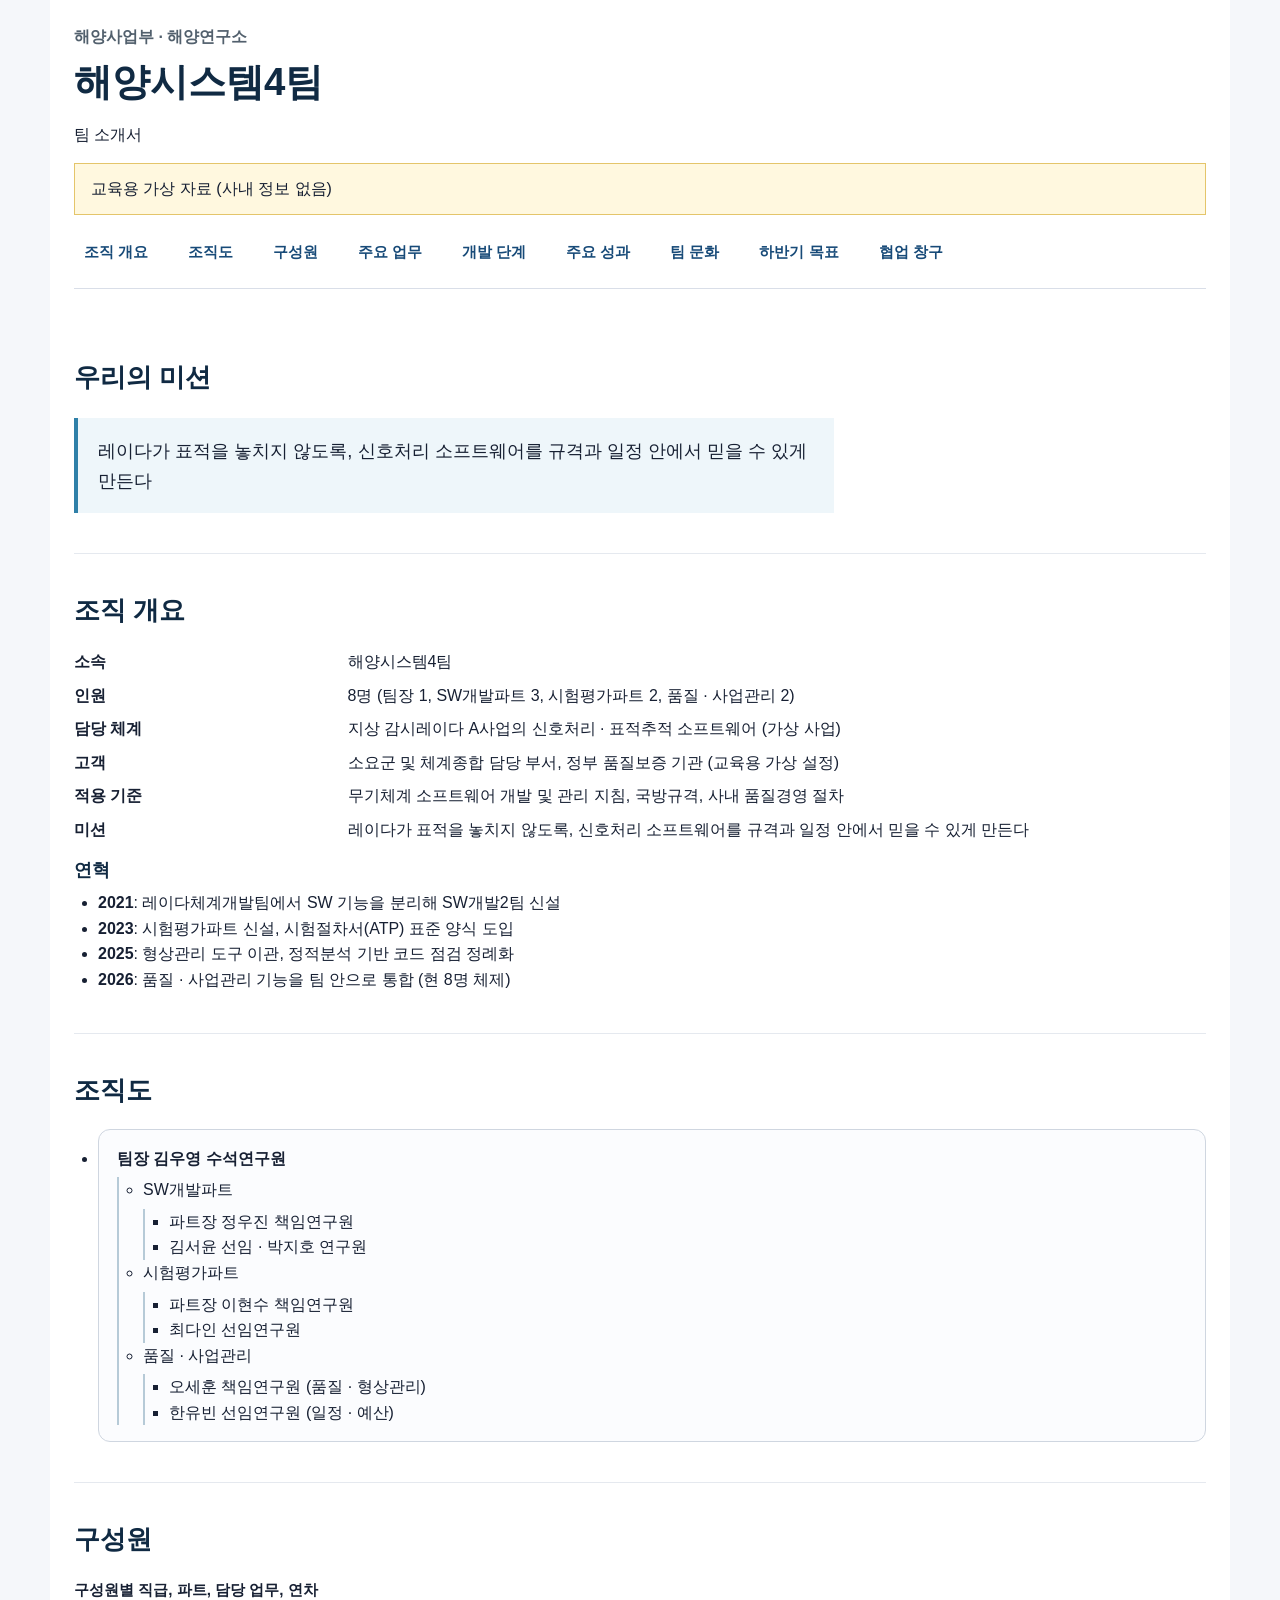
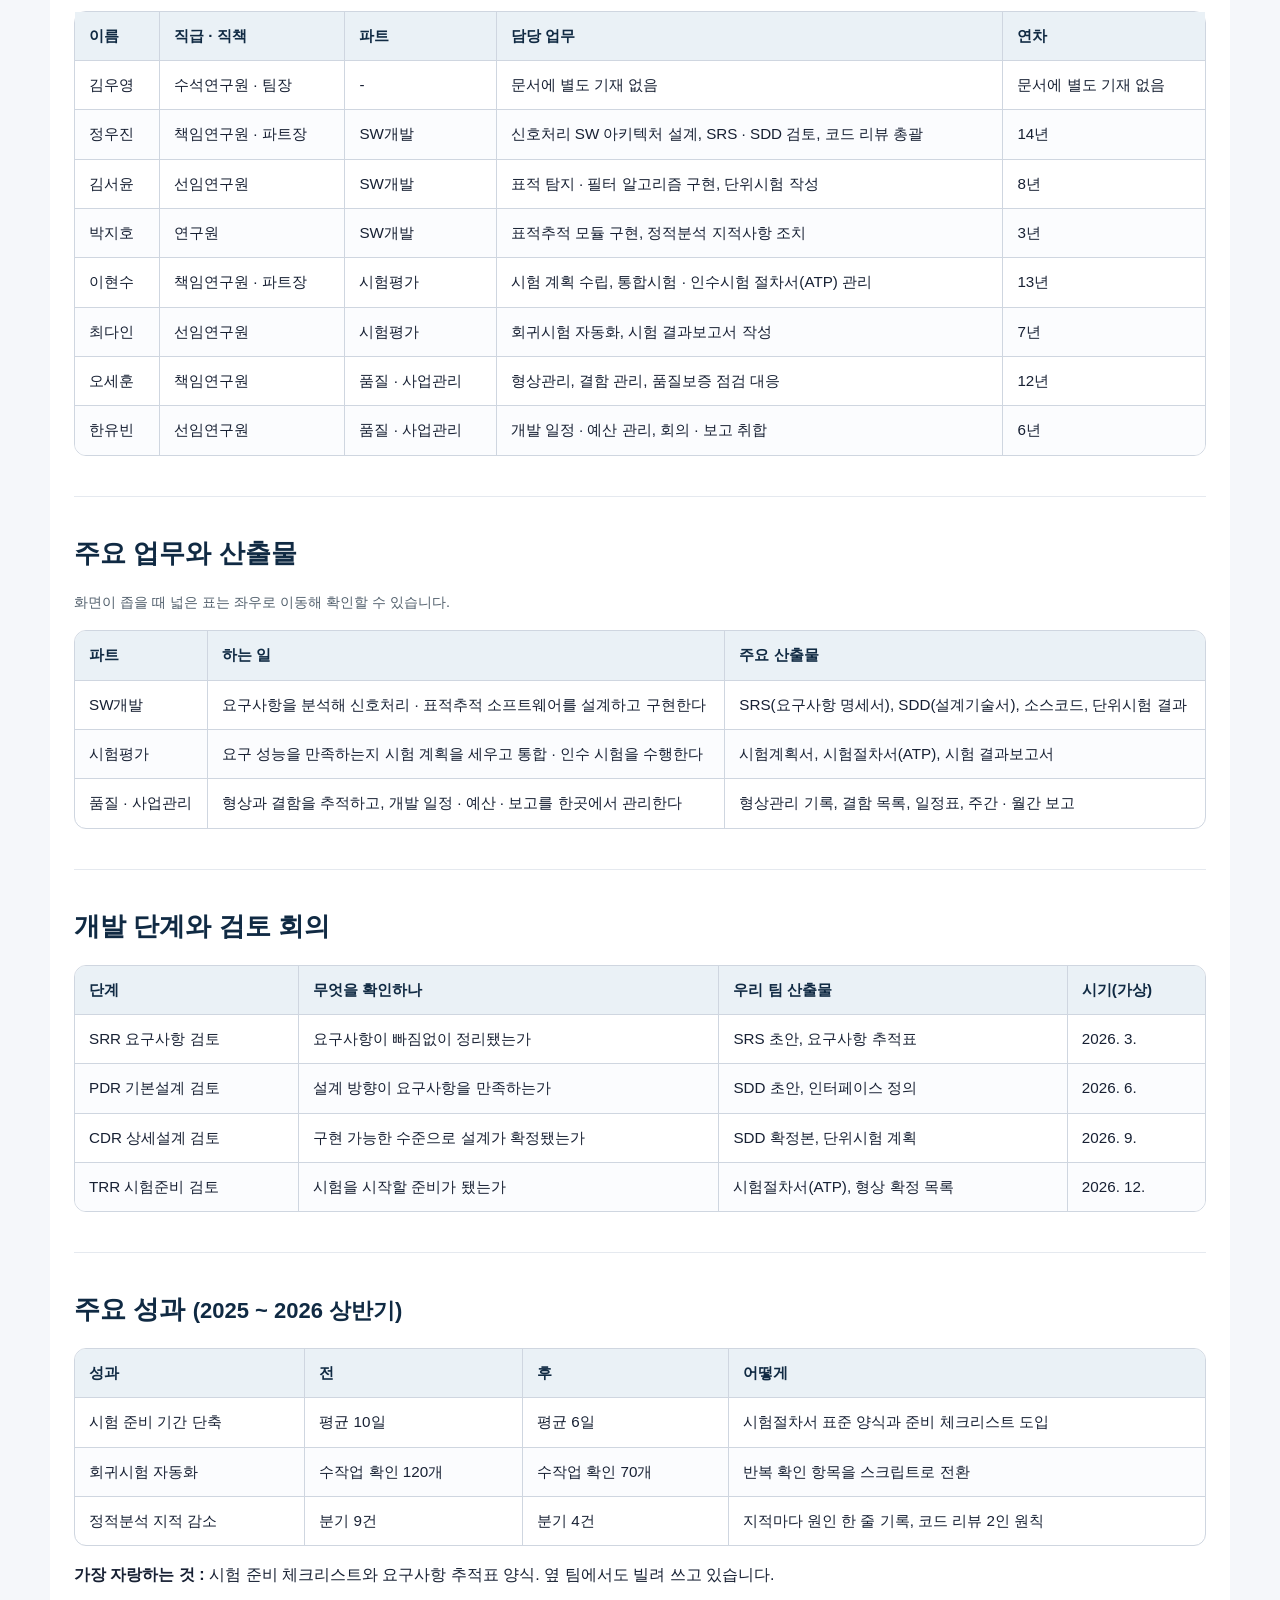
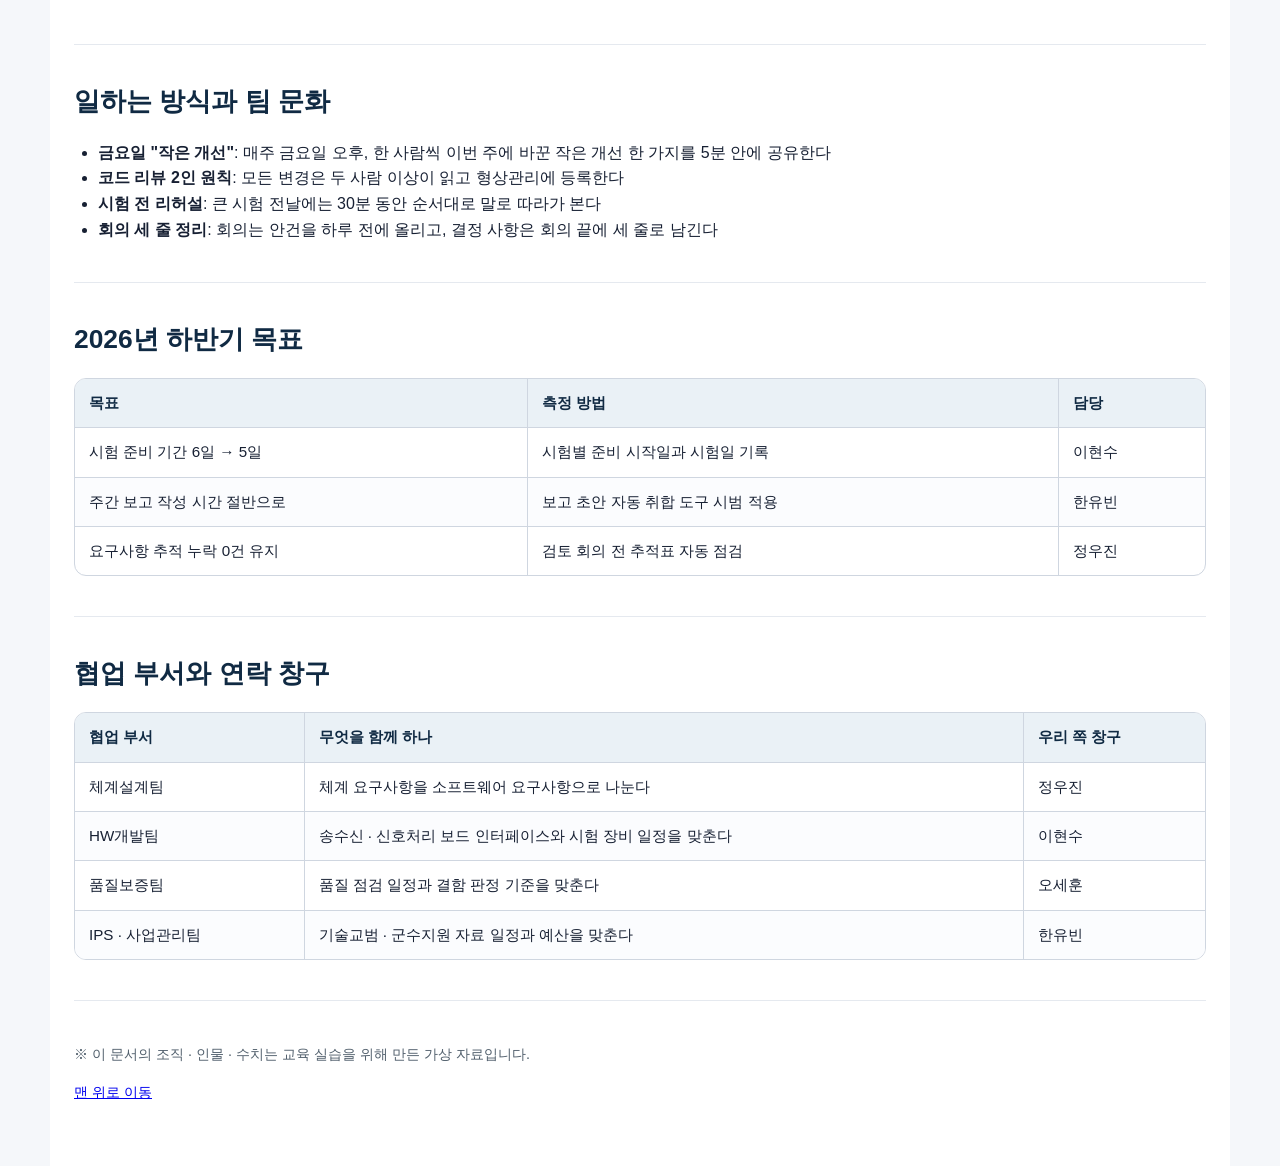
==== index.html @ ee6e1cd5 "Add index.html" ====
<!doctype html>
<html lang="ko">
<head>
  <meta charset="utf-8">
  <meta name="viewport" content="width=device-width, initial-scale=1">
  <title>해양시스템4팀 소개</title>
  <style>
    :root {
      color-scheme: light;
      font-family: Arial, "Noto Sans KR", sans-serif;
      line-height: 1.6;
      color: #172033;
      background: #f5f7fa;
    }

    *,
    *::before,
    *::after {
      box-sizing: border-box;
    }

    html {
      scroll-behavior: smooth;
    }


    body {
      max-width: 1180px;
      margin: 0 auto;
      padding: 0 24px 48px;
      background: #fff;
    }

    header {
      position: sticky;
      top: 0;
      z-index: 10;
      padding: 24px 0 18px;
      border-bottom: 1px solid #d9dee8;
      background: rgba(255, 255, 255, 0.96);
      backdrop-filter: blur(10px);
    }

    nav ul {
      display: flex;
      flex-wrap: wrap;
      gap: 12px 20px;
      padding: 0;
      margin: 20px 0 0;
      list-style: none;
    }

    nav a {
      display: inline-block;
      padding: 6px 10px;
      border-radius: 999px;
      color: #174a78;
      font-size: 0.92rem;
      font-weight: 700;
      text-decoration: none;
    }

    nav a:hover,
    nav a:focus-visible {
      color: #fff;
      background: #174a78;
    }

    a:focus-visible,
    button:focus-visible {
      outline: 3px solid #e4a11b;
      outline-offset: 3px;
    }

    .skip-link {
      position: fixed;
      top: 12px;
      left: 12px;
      z-index: 20;
      padding: 8px 12px;
      color: #fff;
      background: #102a43;
      transform: translateY(-160%);
    }

    .skip-link:focus {
      transform: translateY(0);
    }

    main {
      padding-top: 24px;
    }

    section {
      scroll-margin-top: 132px;
      padding: 40px 0;
      border-bottom: 1px solid #e5e9ef;
    }

    main > section:first-child {
      padding: 48px 0 40px;
    }

    h1, h2, h3 {
      line-height: 1.25;
      color: #102a43;
    }

    h1 {
      margin: 8px 0;
      font-size: 2.4rem;
    }

    h2 {
      margin-top: 0;
      font-size: 1.65rem;
    }

    h3 {
      margin-bottom: 8px;
      font-size: 1.1rem;
    }

    .eyebrow {
      margin: 0;
      color: #52606d;
      font-weight: 700;
    }

    .mission {
      max-width: 760px;
      margin: 24px 0 0;
      padding: 18px 20px;
      border-left: 4px solid #2f80a8;
      background: #eef6fa;
      font-size: 1.15rem;
    }

    .table-hint {
      margin: 10px 0 0;
      color: #52606d;
      font-size: 0.9rem;
    }

    .notice {
      padding: 12px 16px;
      border: 1px solid #e4c56a;
      background: #fff8df;
    }

    .card {
      padding: 16px;
      border: 1px solid #d9dee8;
      background: #fbfcfe;
    }

    dl {
      display: grid;
      grid-template-columns: minmax(110px, 0.3fr) 1fr;
      gap: 8px 16px;
      margin: 0;
    }

    dt {
      font-weight: 700;
    }

    dd {
      margin: 0;
    }

    table {
      width: 100%;
      min-width: 680px;
      border-collapse: separate;
      border-spacing: 0;
      margin-top: 16px;
      overflow: hidden;
      border: 1px solid #cfd6e0;
      border-radius: 12px;
      font-size: 0.95rem;
    }

    caption {
      margin-bottom: 8px;
      text-align: left;
      font-weight: 700;
    }

    th,
    td {
      padding: 12px 14px;
      border-right: 1px solid #cfd6e0;
      border-bottom: 1px solid #cfd6e0;
      text-align: left;
      vertical-align: top;
    }

    th:last-child,
    td:last-child {
      border-right: 0;
    }

    tbody tr:last-child td {
      border-bottom: 0;
    }

    th {
      color: #102a43;
      background: #eaf1f6;
      font-weight: 700;
    }

    tbody tr:nth-child(even) {
      background: #fbfcfe;
    }

    tbody tr:hover {
      background: #f1f7fa;
    }

    .org-chart,
    .timeline,
    .culture-list {
      margin: 0;
      padding-left: 24px;
    }

    .org-chart ul {
      margin-top: 6px;
    }

    footer {
      padding-top: 28px;
      color: #52606d;
      font-size: 0.9rem;
    }

    .org-chart > li {
      padding: 16px 18px;
      border: 1px solid #cfd6e0;
      border-radius: 12px;
      background: #fbfcfe;
      font-weight: 700;
    }

    .org-chart ul {
      padding-left: 24px;
      border-left: 2px solid #b6cad7;
      font-weight: 400;
    }

    @media (max-width: 760px) {
      body {
        padding: 0 16px 32px;
      }

      header {
        position: relative;
        padding-top: 20px;
      }

      h1 {
        font-size: 2rem;
      }

      nav ul {
        gap: 8px;
        margin-top: 16px;
      }

      nav a {
        padding: 5px 8px;
        font-size: 0.84rem;
      }

      main {
        padding-top: 0;
      }

      section,
      main > section:first-child {
        scroll-margin-top: 20px;
        padding: 32px 0;
      }

      dl {
        display: block;
      }

      dt {
        margin-top: 16px;
      }

      dt:first-child {
        margin-top: 0;
      }

      table {
        display: block;
        min-width: 680px;
        overflow-x: auto;
        border-radius: 10px;
      }

      .member-table {
        min-width: 0;
        border: 0;
        overflow: visible;
      }

      .member-table thead {
        position: absolute;
        width: 1px;
        height: 1px;
        padding: 0;
        overflow: hidden;
        clip: rect(0, 0, 0, 0);
        white-space: nowrap;
        border: 0;
      }

      .member-table tbody,
      .member-table tr,
      .member-table td {
        display: block;
        width: 100%;
      }

      .member-table tr {
        margin-bottom: 14px;
        border: 1px solid #cfd6e0;
        border-radius: 12px;
        background: #fbfcfe;
      }

      .member-table td {
        display: grid;
        grid-template-columns: 7rem 1fr;
        gap: 12px;
        border: 0;
        border-bottom: 1px solid #e5e9ef;
      }

      .member-table td::before {
        content: attr(data-label);
        color: #52606d;
        font-weight: 700;
      }

      .member-table td:last-child {
        border-bottom: 0;
      }
    }

    @media (prefers-reduced-motion: reduce) {
      html {
        scroll-behavior: auto;
      }
    }

  </style>
</head>
<body>
  <a class="skip-link" href="#main-content">본문으로 건너뛰기</a>
  <header id="top">
    <p class="eyebrow">해양사업부 · 해양연구소</p>
    <h1>해양시스템4팀</h1>
    <p>팀 소개서</p>
    <p class="notice">교육용 가상 자료 (사내 정보 없음)</p>

    <nav aria-label="페이지 섹션">
      <ul>
        <li><a href="#overview">조직 개요</a></li>
        <li><a href="#organization">조직도</a></li>
        <li><a href="#members">구성원</a></li>
        <li><a href="#work">주요 업무</a></li>
        <li><a href="#reviews">개발 단계</a></li>
        <li><a href="#achievements">주요 성과</a></li>
        <li><a href="#culture">팀 문화</a></li>
        <li><a href="#goals">하반기 목표</a></li>
        <li><a href="#collaboration">협업 창구</a></li>
      </ul>
    </nav>
  </header>

  <main id="main-content">
    <section aria-labelledby="mission-title">
      <h2 id="mission-title">우리의 미션</h2>
      <p class="mission">레이다가 표적을 놓치지 않도록, 신호처리 소프트웨어를 규격과 일정 안에서 믿을 수 있게 만든다</p>
    </section>

    <section id="overview" aria-labelledby="overview-title">
      <h2 id="overview-title">조직 개요</h2>
      <dl>
        <dt>소속</dt>
        <dd>해양시스템4팀</dd>
        <dt>인원</dt>
        <dd>8명 (팀장 1, SW개발파트 3, 시험평가파트 2, 품질 · 사업관리 2)</dd>
        <dt>담당 체계</dt>
        <dd>지상 감시레이다 A사업의 신호처리 · 표적추적 소프트웨어 (가상 사업)</dd>
        <dt>고객</dt>
        <dd>소요군 및 체계종합 담당 부서, 정부 품질보증 기관 (교육용 가상 설정)</dd>
        <dt>적용 기준</dt>
        <dd>무기체계 소프트웨어 개발 및 관리 지침, 국방규격, 사내 품질경영 절차</dd>
        <dt>미션</dt>
        <dd>레이다가 표적을 놓치지 않도록, 신호처리 소프트웨어를 규격과 일정 안에서 믿을 수 있게 만든다</dd>
      </dl>

      <h3>연혁</h3>
      <ul class="timeline">
        <li><strong>2021</strong>: 레이다체계개발팀에서 SW 기능을 분리해 SW개발2팀 신설</li>
        <li><strong>2023</strong>: 시험평가파트 신설, 시험절차서(ATP) 표준 양식 도입</li>
        <li><strong>2025</strong>: 형상관리 도구 이관, 정적분석 기반 코드 점검 정례화</li>
        <li><strong>2026</strong>: 품질 · 사업관리 기능을 팀 안으로 통합 (현 8명 체제)</li>
      </ul>
    </section>

    <section id="organization" aria-labelledby="organization-title">
      <h2 id="organization-title">조직도</h2>
      <ul class="org-chart">
        <li>팀장 김우영 수석연구원
          <ul>
            <li>SW개발파트
              <ul>
                <li>파트장 정우진 책임연구원</li>
                <li>김서윤 선임 · 박지호 연구원</li>
              </ul>
            </li>
            <li>시험평가파트
              <ul>
                <li>파트장 이현수 책임연구원</li>
                <li>최다인 선임연구원</li>
              </ul>
            </li>
            <li>품질 · 사업관리
              <ul>
                <li>오세훈 책임연구원 (품질 · 형상관리)</li>
                <li>한유빈 선임연구원 (일정 · 예산)</li>
              </ul>
            </li>
          </ul>
        </li>
      </ul>
    </section>

    <section id="members" aria-labelledby="members-title">
      <h2 id="members-title">구성원</h2>
      <table class="member-table">
        <caption>구성원별 직급, 파트, 담당 업무, 연차</caption>
        <thead>
          <tr>
            <th scope="col">이름</th>
            <th scope="col">직급 · 직책</th>
            <th scope="col">파트</th>
            <th scope="col">담당 업무</th>
            <th scope="col">연차</th>
          </tr>
        </thead>
        <tbody>
          <tr><td data-label="이름">김우영</td><td data-label="직급 · 직책">수석연구원 · 팀장</td><td data-label="파트">-</td><td data-label="담당 업무">문서에 별도 기재 없음</td><td data-label="연차">문서에 별도 기재 없음</td></tr>
          <tr><td data-label="이름">정우진</td><td data-label="직급 · 직책">책임연구원 · 파트장</td><td data-label="파트">SW개발</td><td data-label="담당 업무">신호처리 SW 아키텍처 설계, SRS · SDD 검토, 코드 리뷰 총괄</td><td data-label="연차">14년</td></tr>
          <tr><td data-label="이름">김서윤</td><td data-label="직급 · 직책">선임연구원</td><td data-label="파트">SW개발</td><td data-label="담당 업무">표적 탐지 · 필터 알고리즘 구현, 단위시험 작성</td><td data-label="연차">8년</td></tr>
          <tr><td data-label="이름">박지호</td><td data-label="직급 · 직책">연구원</td><td data-label="파트">SW개발</td><td data-label="담당 업무">표적추적 모듈 구현, 정적분석 지적사항 조치</td><td data-label="연차">3년</td></tr>
          <tr><td data-label="이름">이현수</td><td data-label="직급 · 직책">책임연구원 · 파트장</td><td data-label="파트">시험평가</td><td data-label="담당 업무">시험 계획 수립, 통합시험 · 인수시험 절차서(ATP) 관리</td><td data-label="연차">13년</td></tr>
          <tr><td data-label="이름">최다인</td><td data-label="직급 · 직책">선임연구원</td><td data-label="파트">시험평가</td><td data-label="담당 업무">회귀시험 자동화, 시험 결과보고서 작성</td><td data-label="연차">7년</td></tr>
          <tr><td data-label="이름">오세훈</td><td data-label="직급 · 직책">책임연구원</td><td data-label="파트">품질 · 사업관리</td><td data-label="담당 업무">형상관리, 결함 관리, 품질보증 점검 대응</td><td data-label="연차">12년</td></tr>
          <tr><td data-label="이름">한유빈</td><td data-label="직급 · 직책">선임연구원</td><td data-label="파트">품질 · 사업관리</td><td data-label="담당 업무">개발 일정 · 예산 관리, 회의 · 보고 취합</td><td data-label="연차">6년</td></tr>
        </tbody>
      </table>
    </section>

    <section id="work" aria-labelledby="work-title">
      <h2 id="work-title">주요 업무와 산출물</h2>
      <p class="table-hint">화면이 좁을 때 넓은 표는 좌우로 이동해 확인할 수 있습니다.</p>
      <table>
        <thead>
          <tr><th scope="col">파트</th><th scope="col">하는 일</th><th scope="col">주요 산출물</th></tr>
        </thead>
        <tbody>
          <tr><td>SW개발</td><td>요구사항을 분석해 신호처리 · 표적추적 소프트웨어를 설계하고 구현한다</td><td>SRS(요구사항 명세서), SDD(설계기술서), 소스코드, 단위시험 결과</td></tr>
          <tr><td>시험평가</td><td>요구 성능을 만족하는지 시험 계획을 세우고 통합 · 인수 시험을 수행한다</td><td>시험계획서, 시험절차서(ATP), 시험 결과보고서</td></tr>
          <tr><td>품질 · 사업관리</td><td>형상과 결함을 추적하고, 개발 일정 · 예산 · 보고를 한곳에서 관리한다</td><td>형상관리 기록, 결함 목록, 일정표, 주간 · 월간 보고</td></tr>
        </tbody>
      </table>
    </section>

    <section id="reviews" aria-labelledby="reviews-title">
      <h2 id="reviews-title">개발 단계와 검토 회의</h2>
      <table>
        <thead>
          <tr><th scope="col">단계</th><th scope="col">무엇을 확인하나</th><th scope="col">우리 팀 산출물</th><th scope="col">시기(가상)</th></tr>
        </thead>
        <tbody>
          <tr><td>SRR 요구사항 검토</td><td>요구사항이 빠짐없이 정리됐는가</td><td>SRS 초안, 요구사항 추적표</td><td>2026. 3.</td></tr>
          <tr><td>PDR 기본설계 검토</td><td>설계 방향이 요구사항을 만족하는가</td><td>SDD 초안, 인터페이스 정의</td><td>2026. 6.</td></tr>
          <tr><td>CDR 상세설계 검토</td><td>구현 가능한 수준으로 설계가 확정됐는가</td><td>SDD 확정본, 단위시험 계획</td><td>2026. 9.</td></tr>
          <tr><td>TRR 시험준비 검토</td><td>시험을 시작할 준비가 됐는가</td><td>시험절차서(ATP), 형상 확정 목록</td><td>2026. 12.</td></tr>
        </tbody>
      </table>
    </section>

    <section id="achievements" aria-labelledby="achievements-title">
      <h2 id="achievements-title">주요 성과 <small>(2025 ~ 2026 상반기)</small></h2>
      <table>
        <thead>
          <tr><th scope="col">성과</th><th scope="col">전</th><th scope="col">후</th><th scope="col">어떻게</th></tr>
        </thead>
        <tbody>
          <tr><td>시험 준비 기간 단축</td><td>평균 10일</td><td>평균 6일</td><td>시험절차서 표준 양식과 준비 체크리스트 도입</td></tr>
          <tr><td>회귀시험 자동화</td><td>수작업 확인 120개</td><td>수작업 확인 70개</td><td>반복 확인 항목을 스크립트로 전환</td></tr>
          <tr><td>정적분석 지적 감소</td><td>분기 9건</td><td>분기 4건</td><td>지적마다 원인 한 줄 기록, 코드 리뷰 2인 원칙</td></tr>
        </tbody>
      </table>
      <p><strong>가장 자랑하는 것 :</strong> 시험 준비 체크리스트와 요구사항 추적표 양식. 옆 팀에서도 빌려 쓰고 있습니다.</p>
    </section>

    <section id="culture" aria-labelledby="culture-title">
      <h2 id="culture-title">일하는 방식과 팀 문화</h2>
      <ul class="culture-list">
        <li><strong>금요일 "작은 개선"</strong>: 매주 금요일 오후, 한 사람씩 이번 주에 바꾼 작은 개선 한 가지를 5분 안에 공유한다</li>
        <li><strong>코드 리뷰 2인 원칙</strong>: 모든 변경은 두 사람 이상이 읽고 형상관리에 등록한다</li>
        <li><strong>시험 전 리허설</strong>: 큰 시험 전날에는 30분 동안 순서대로 말로 따라가 본다</li>
        <li><strong>회의 세 줄 정리</strong>: 회의는 안건을 하루 전에 올리고, 결정 사항은 회의 끝에 세 줄로 남긴다</li>
      </ul>
    </section>

    <section id="goals" aria-labelledby="goals-title">
      <h2 id="goals-title">2026년 하반기 목표</h2>
      <table>
        <thead>
          <tr><th scope="col">목표</th><th scope="col">측정 방법</th><th scope="col">담당</th></tr>
        </thead>
        <tbody>
          <tr><td>시험 준비 기간 6일 → 5일</td><td>시험별 준비 시작일과 시험일 기록</td><td>이현수</td></tr>
          <tr><td>주간 보고 작성 시간 절반으로</td><td>보고 초안 자동 취합 도구 시범 적용</td><td>한유빈</td></tr>
          <tr><td>요구사항 추적 누락 0건 유지</td><td>검토 회의 전 추적표 자동 점검</td><td>정우진</td></tr>
        </tbody>
      </table>
    </section>

    <section id="collaboration" aria-labelledby="collaboration-title">
      <h2 id="collaboration-title">협업 부서와 연락 창구</h2>
      <table>
        <thead>
          <tr><th scope="col">협업 부서</th><th scope="col">무엇을 함께 하나</th><th scope="col">우리 쪽 창구</th></tr>
        </thead>
        <tbody>
          <tr><td>체계설계팀</td><td>체계 요구사항을 소프트웨어 요구사항으로 나눈다</td><td>정우진</td></tr>
          <tr><td>HW개발팀</td><td>송수신 · 신호처리 보드 인터페이스와 시험 장비 일정을 맞춘다</td><td>이현수</td></tr>
          <tr><td>품질보증팀</td><td>품질 점검 일정과 결함 판정 기준을 맞춘다</td><td>오세훈</td></tr>
          <tr><td>IPS · 사업관리팀</td><td>기술교범 · 군수지원 자료 일정과 예산을 맞춘다</td><td>한유빈</td></tr>
        </tbody>
      </table>
    </section>
  </main>

  <footer>
    <p>※ 이 문서의 조직 · 인물 · 수치는 교육 실습을 위해 만든 가상 자료입니다.</p>
    <p><a href="#top">맨 위로 이동</a></p>
  </footer>
</body>
</html>
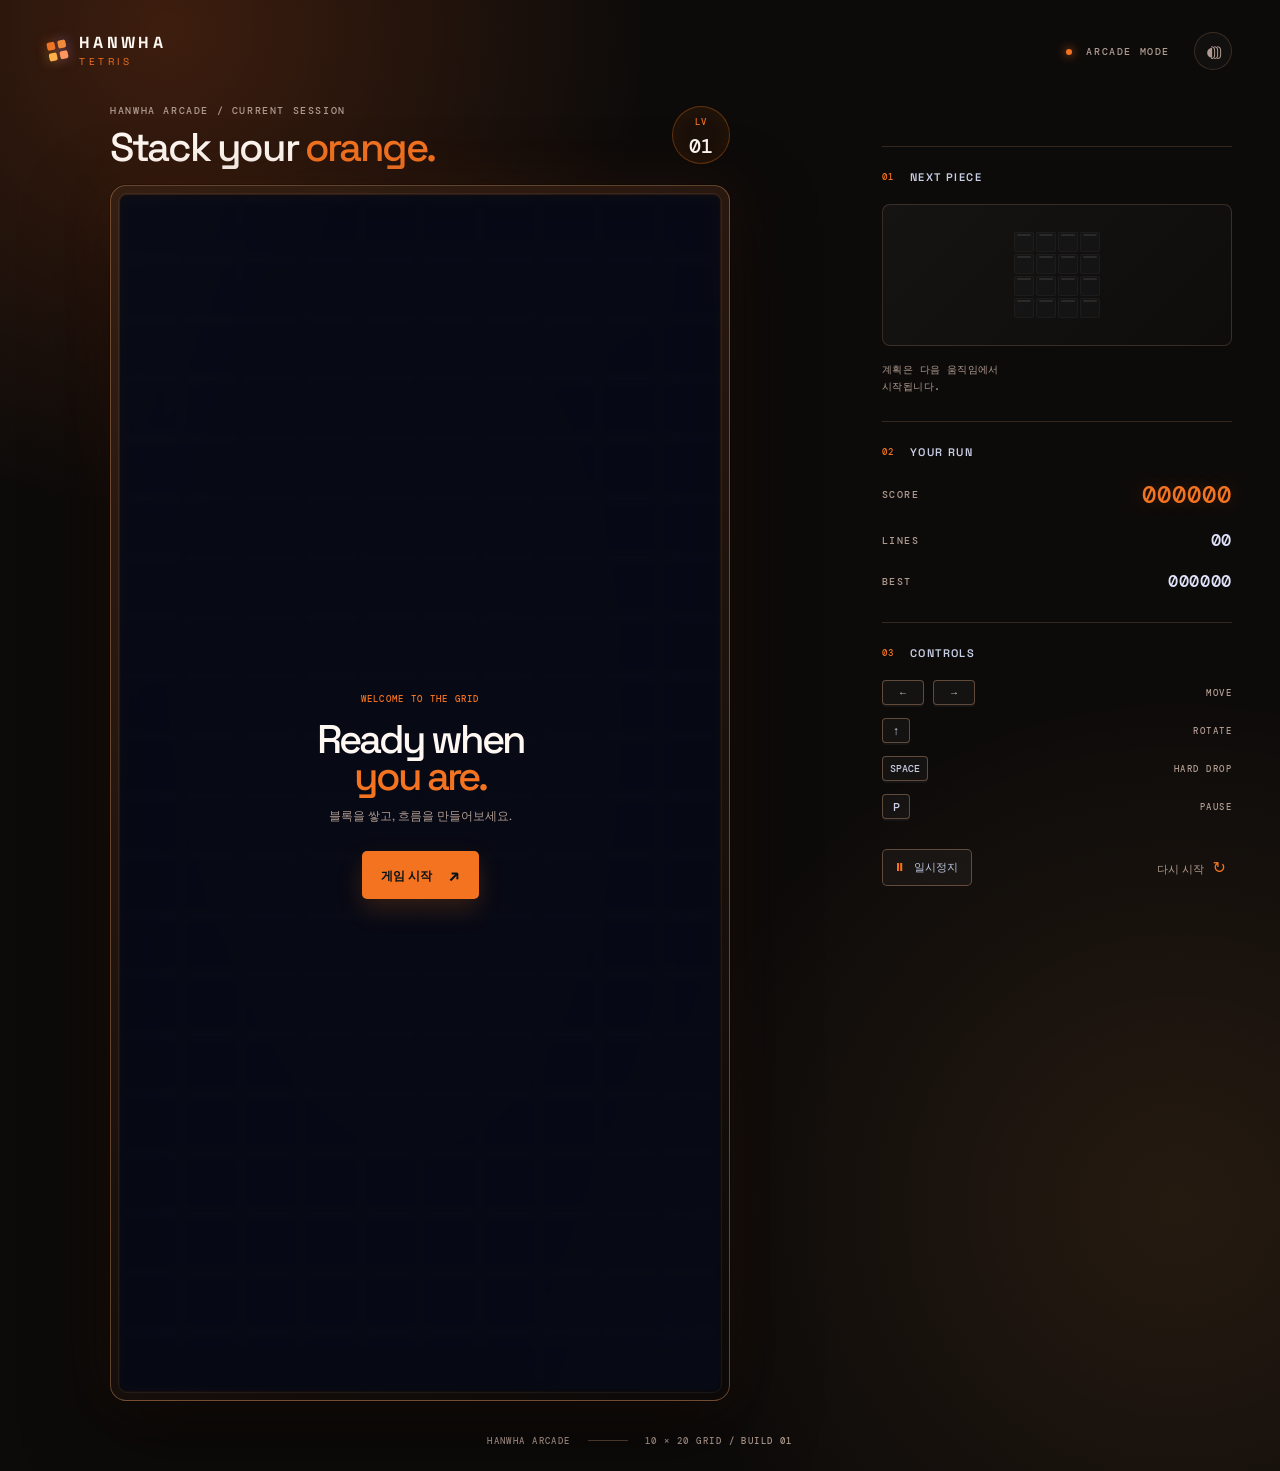
==== commit 803f6ed5: "Add files via upload" ====
--- a/index.html
+++ b/index.html
@@ -1,563 +1,123 @@
 <!doctype html>
 <html lang="ko">
-<head>
-  <meta charset="utf-8">
-  <meta name="viewport" content="width=device-width, initial-scale=1">
-  <title>해양시스템4팀 소개</title>
-  <style>
-    :root {
-      color-scheme: light;
-      font-family: Arial, "Noto Sans KR", sans-serif;
-      line-height: 1.6;
-      color: #172033;
-      background: #f5f7fa;
-    }
+  <head>
+    <meta charset="UTF-8" />
+    <meta name="viewport" content="width=device-width, initial-scale=1.0" />
+    <meta name="theme-color" content="#080b16" />
+    <title>Hanwha Tetris</title>
+    <link rel="preconnect" href="https://fonts.googleapis.com" />
+    <link rel="preconnect" href="https://fonts.gstatic.com" crossorigin />
+    <link href="https://fonts.googleapis.com/css2?family=DM+Mono:wght@400;500&family=Space+Grotesk:wght@400;500;600;700&display=swap" rel="stylesheet" />
+    <link rel="stylesheet" href="styles.css" />
+  </head>
+  <body>
+    <main class="app-shell">
+      <header class="topbar">
+        <a class="brand" href="#" aria-label="Hanwha Tetris 홈">
+          <span class="brand-mark" aria-hidden="true"><i></i><i></i><i></i><i></i></span>
+          <span>
+            <strong>HANWHA</strong>
+            <em>TETRIS</em>
+          </span>
+        </a>
+        <div class="topbar-actions">
+          <span class="live-pill"><span class="live-dot"></span> ARCADE MODE</span>
+          <button class="icon-button" id="soundToggle" type="button" aria-label="사운드 끄기" title="사운드 끄기">◖)))</button>
+        </div>
+      </header>
 
-    *,
-    *::before,
-    *::after {
-      box-sizing: border-box;
-    }
+      <section class="game-layout" aria-label="테트리스 게임">
+        <div class="play-column">
+          <div class="play-header">
+            <div>
+              <p class="eyebrow">HANWHA ARCADE / CURRENT SESSION</p>
+              <h1>Stack your <span>orange.</span></h1>
+            </div>
+            <div class="level-badge" aria-label="현재 레벨">
+              <span>LV</span>
+              <strong id="levelValue">01</strong>
+            </div>
+          </div>
 
-    html {
-      scroll-behavior: smooth;
-    }
+          <div class="board-frame">
+            <div class="board-glow"></div>
+            <div class="board" id="board" role="grid" aria-label="테트리스 보드"></div>
+            <div class="board-overlay" id="boardOverlay">
+              <div class="overlay-card">
+                <span class="overlay-kicker" id="overlayKicker">WELCOME TO THE GRID</span>
+                <h2 id="overlayTitle">Ready when<br /><span>you are.</span></h2>
+                <p id="overlayMessage">블록을 쌓고, 흐름을 만들어보세요.</p>
+                <button class="primary-button" id="overlayAction" type="button">게임 시작 <span>↗</span></button>
+              </div>
+            </div>
+          </div>
 
+          <div class="mobile-controls" aria-label="터치 조작">
+            <button class="control-button" data-action="left" type="button" aria-label="왼쪽 이동">←</button>
+            <button class="control-button" data-action="down" type="button" aria-label="빠르게 내리기">↓</button>
+            <button class="control-button control-button--rotate" data-action="rotate" type="button" aria-label="회전">↻</button>
+            <button class="control-button" data-action="right" type="button" aria-label="오른쪽 이동">→</button>
+            <button class="control-button control-button--wide" data-action="drop" type="button" aria-label="즉시 내리기">DROP ↓</button>
+          </div>
+        </div>
 
-    body {
-      max-width: 1180px;
-      margin: 0 auto;
-      padding: 0 24px 48px;
-      background: #fff;
-    }
+        <aside class="side-panel">
+          <section class="panel-section next-section">
+            <div class="section-heading">
+              <span class="section-index">01</span>
+              <h2>NEXT PIECE</h2>
+            </div>
+            <div class="next-piece" id="nextPiece" aria-label="다음 블록 미리보기"></div>
+            <p class="hint-text">계획은 다음 움직임에서<br />시작됩니다.</p>
+          </section>
 
-    header {
-      position: sticky;
-      top: 0;
-      z-index: 10;
-      padding: 24px 0 18px;
-      border-bottom: 1px solid #d9dee8;
-      background: rgba(255, 255, 255, 0.96);
-      backdrop-filter: blur(10px);
-    }
+          <section class="panel-section stats-section">
+            <div class="section-heading">
+              <span class="section-index">02</span>
+              <h2>YOUR RUN</h2>
+            </div>
+            <div class="stat-list">
+              <div class="stat-row stat-row--score">
+                <span>SCORE</span>
+                <strong id="scoreValue">000000</strong>
+              </div>
+              <div class="stat-row">
+                <span>LINES</span>
+                <strong id="linesValue">00</strong>
+              </div>
+              <div class="stat-row">
+                <span>BEST</span>
+                <strong id="bestValue">000000</strong>
+              </div>
+            </div>
+          </section>
 
-    nav ul {
-      display: flex;
-      flex-wrap: wrap;
-      gap: 12px 20px;
-      padding: 0;
-      margin: 20px 0 0;
-      list-style: none;
-    }
+          <section class="panel-section controls-section">
+            <div class="section-heading">
+              <span class="section-index">03</span>
+              <h2>CONTROLS</h2>
+            </div>
+            <div class="key-guide">
+              <div class="key-row"><span class="key-cap key-cap--wide">←</span><span class="key-cap key-cap--wide">→</span><small>MOVE</small></div>
+              <div class="key-row"><span class="key-cap">↑</span><small>ROTATE</small></div>
+              <div class="key-row"><span class="key-cap key-cap--wide">SPACE</span><small>HARD DROP</small></div>
+              <div class="key-row"><span class="key-cap">P</span><small>PAUSE</small></div>
+            </div>
+          </section>
 
-    nav a {
-      display: inline-block;
-      padding: 6px 10px;
-      border-radius: 999px;
-      color: #174a78;
-      font-size: 0.92rem;
-      font-weight: 700;
-      text-decoration: none;
-    }
+          <div class="side-actions">
+            <button class="secondary-button" id="pauseButton" type="button"><span class="button-icon">Ⅱ</span> 일시정지</button>
+            <button class="text-button" id="restartButton" type="button">다시 시작 <span>↻</span></button>
+          </div>
+        </aside>
+      </section>
 
-    nav a:hover,
-    nav a:focus-visible {
-      color: #fff;
-      background: #174a78;
-    }
-
-    a:focus-visible,
-    button:focus-visible {
-      outline: 3px solid #e4a11b;
-      outline-offset: 3px;
-    }
-
-    .skip-link {
-      position: fixed;
-      top: 12px;
-      left: 12px;
-      z-index: 20;
-      padding: 8px 12px;
-      color: #fff;
-      background: #102a43;
-      transform: translateY(-160%);
-    }
-
-    .skip-link:focus {
-      transform: translateY(0);
-    }
-
-    main {
-      padding-top: 24px;
-    }
-
-    section {
-      scroll-margin-top: 132px;
-      padding: 40px 0;
-      border-bottom: 1px solid #e5e9ef;
-    }
-
-    main > section:first-child {
-      padding: 48px 0 40px;
-    }
-
-    h1, h2, h3 {
-      line-height: 1.25;
-      color: #102a43;
-    }
-
-    h1 {
-      margin: 8px 0;
-      font-size: 2.4rem;
-    }
-
-    h2 {
-      margin-top: 0;
-      font-size: 1.65rem;
-    }
-
-    h3 {
-      margin-bottom: 8px;
-      font-size: 1.1rem;
-    }
-
-    .eyebrow {
-      margin: 0;
-      color: #52606d;
-      font-weight: 700;
-    }
-
-    .mission {
-      max-width: 760px;
-      margin: 24px 0 0;
-      padding: 18px 20px;
-      border-left: 4px solid #2f80a8;
-      background: #eef6fa;
-      font-size: 1.15rem;
-    }
-
-    .table-hint {
-      margin: 10px 0 0;
-      color: #52606d;
-      font-size: 0.9rem;
-    }
-
-    .notice {
-      padding: 12px 16px;
-      border: 1px solid #e4c56a;
-      background: #fff8df;
-    }
-
-    .card {
-      padding: 16px;
-      border: 1px solid #d9dee8;
-      background: #fbfcfe;
-    }
-
-    dl {
-      display: grid;
-      grid-template-columns: minmax(110px, 0.3fr) 1fr;
-      gap: 8px 16px;
-      margin: 0;
-    }
-
-    dt {
-      font-weight: 700;
-    }
-
-    dd {
-      margin: 0;
-    }
-
-    table {
-      width: 100%;
-      min-width: 680px;
-      border-collapse: separate;
-      border-spacing: 0;
-      margin-top: 16px;
-      overflow: hidden;
-      border: 1px solid #cfd6e0;
-      border-radius: 12px;
-      font-size: 0.95rem;
-    }
-
-    caption {
-      margin-bottom: 8px;
-      text-align: left;
-      font-weight: 700;
-    }
-
-    th,
-    td {
-      padding: 12px 14px;
-      border-right: 1px solid #cfd6e0;
-      border-bottom: 1px solid #cfd6e0;
-      text-align: left;
-      vertical-align: top;
-    }
-
-    th:last-child,
-    td:last-child {
-      border-right: 0;
-    }
-
-    tbody tr:last-child td {
-      border-bottom: 0;
-    }
-
-    th {
-      color: #102a43;
-      background: #eaf1f6;
-      font-weight: 700;
-    }
-
-    tbody tr:nth-child(even) {
-      background: #fbfcfe;
-    }
-
-    tbody tr:hover {
-      background: #f1f7fa;
-    }
-
-    .org-chart,
-    .timeline,
-    .culture-list {
-      margin: 0;
-      padding-left: 24px;
-    }
-
-    .org-chart ul {
-      margin-top: 6px;
-    }
-
-    footer {
-      padding-top: 28px;
-      color: #52606d;
-      font-size: 0.9rem;
-    }
-
-    .org-chart > li {
-      padding: 16px 18px;
-      border: 1px solid #cfd6e0;
-      border-radius: 12px;
-      background: #fbfcfe;
-      font-weight: 700;
-    }
-
-    .org-chart ul {
-      padding-left: 24px;
-      border-left: 2px solid #b6cad7;
-      font-weight: 400;
-    }
-
-    @media (max-width: 760px) {
-      body {
-        padding: 0 16px 32px;
-      }
-
-      header {
-        position: relative;
-        padding-top: 20px;
-      }
-
-      h1 {
-        font-size: 2rem;
-      }
-
-      nav ul {
-        gap: 8px;
-        margin-top: 16px;
-      }
-
-      nav a {
-        padding: 5px 8px;
-        font-size: 0.84rem;
-      }
-
-      main {
-        padding-top: 0;
-      }
-
-      section,
-      main > section:first-child {
-        scroll-margin-top: 20px;
-        padding: 32px 0;
-      }
-
-      dl {
-        display: block;
-      }
-
-      dt {
-        margin-top: 16px;
-      }
-
-      dt:first-child {
-        margin-top: 0;
-      }
-
-      table {
-        display: block;
-        min-width: 680px;
-        overflow-x: auto;
-        border-radius: 10px;
-      }
-
-      .member-table {
-        min-width: 0;
-        border: 0;
-        overflow: visible;
-      }
-
-      .member-table thead {
-        position: absolute;
-        width: 1px;
-        height: 1px;
-        padding: 0;
-        overflow: hidden;
-        clip: rect(0, 0, 0, 0);
-        white-space: nowrap;
-        border: 0;
-      }
-
-      .member-table tbody,
-      .member-table tr,
-      .member-table td {
-        display: block;
-        width: 100%;
-      }
-
-      .member-table tr {
-        margin-bottom: 14px;
-        border: 1px solid #cfd6e0;
-        border-radius: 12px;
-        background: #fbfcfe;
-      }
-
-      .member-table td {
-        display: grid;
-        grid-template-columns: 7rem 1fr;
-        gap: 12px;
-        border: 0;
-        border-bottom: 1px solid #e5e9ef;
-      }
-
-      .member-table td::before {
-        content: attr(data-label);
-        color: #52606d;
-        font-weight: 700;
-      }
-
-      .member-table td:last-child {
-        border-bottom: 0;
-      }
-    }
-
-    @media (prefers-reduced-motion: reduce) {
-      html {
-        scroll-behavior: auto;
-      }
-    }
-
-  </style>
-</head>
-<body>
-  <a class="skip-link" href="#main-content">본문으로 건너뛰기</a>
-  <header id="top">
-    <p class="eyebrow">해양사업부 · 해양연구소</p>
-    <h1>해양시스템4팀</h1>
-    <p>팀 소개서</p>
-    <p class="notice">교육용 가상 자료 (사내 정보 없음)</p>
-
-    <nav aria-label="페이지 섹션">
-      <ul>
-        <li><a href="#overview">조직 개요</a></li>
-        <li><a href="#organization">조직도</a></li>
-        <li><a href="#members">구성원</a></li>
-        <li><a href="#work">주요 업무</a></li>
-        <li><a href="#reviews">개발 단계</a></li>
-        <li><a href="#achievements">주요 성과</a></li>
-        <li><a href="#culture">팀 문화</a></li>
-        <li><a href="#goals">하반기 목표</a></li>
-        <li><a href="#collaboration">협업 창구</a></li>
-      </ul>
-    </nav>
-  </header>
-
-  <main id="main-content">
-    <section aria-labelledby="mission-title">
-      <h2 id="mission-title">우리의 미션</h2>
-      <p class="mission">레이다가 표적을 놓치지 않도록, 신호처리 소프트웨어를 규격과 일정 안에서 믿을 수 있게 만든다</p>
-    </section>
-
-    <section id="overview" aria-labelledby="overview-title">
-      <h2 id="overview-title">조직 개요</h2>
-      <dl>
-        <dt>소속</dt>
-        <dd>해양시스템4팀</dd>
-        <dt>인원</dt>
-        <dd>8명 (팀장 1, SW개발파트 3, 시험평가파트 2, 품질 · 사업관리 2)</dd>
-        <dt>담당 체계</dt>
-        <dd>지상 감시레이다 A사업의 신호처리 · 표적추적 소프트웨어 (가상 사업)</dd>
-        <dt>고객</dt>
-        <dd>소요군 및 체계종합 담당 부서, 정부 품질보증 기관 (교육용 가상 설정)</dd>
-        <dt>적용 기준</dt>
-        <dd>무기체계 소프트웨어 개발 및 관리 지침, 국방규격, 사내 품질경영 절차</dd>
-        <dt>미션</dt>
-        <dd>레이다가 표적을 놓치지 않도록, 신호처리 소프트웨어를 규격과 일정 안에서 믿을 수 있게 만든다</dd>
-      </dl>
-
-      <h3>연혁</h3>
-      <ul class="timeline">
-        <li><strong>2021</strong>: 레이다체계개발팀에서 SW 기능을 분리해 SW개발2팀 신설</li>
-        <li><strong>2023</strong>: 시험평가파트 신설, 시험절차서(ATP) 표준 양식 도입</li>
-        <li><strong>2025</strong>: 형상관리 도구 이관, 정적분석 기반 코드 점검 정례화</li>
-        <li><strong>2026</strong>: 품질 · 사업관리 기능을 팀 안으로 통합 (현 8명 체제)</li>
-      </ul>
-    </section>
-
-    <section id="organization" aria-labelledby="organization-title">
-      <h2 id="organization-title">조직도</h2>
-      <ul class="org-chart">
-        <li>팀장 김우영 수석연구원
-          <ul>
-            <li>SW개발파트
-              <ul>
-                <li>파트장 정우진 책임연구원</li>
-                <li>김서윤 선임 · 박지호 연구원</li>
-              </ul>
-            </li>
-            <li>시험평가파트
-              <ul>
-                <li>파트장 이현수 책임연구원</li>
-                <li>최다인 선임연구원</li>
-              </ul>
-            </li>
-            <li>품질 · 사업관리
-              <ul>
-                <li>오세훈 책임연구원 (품질 · 형상관리)</li>
-                <li>한유빈 선임연구원 (일정 · 예산)</li>
-              </ul>
-            </li>
-          </ul>
-        </li>
-      </ul>
-    </section>
-
-    <section id="members" aria-labelledby="members-title">
-      <h2 id="members-title">구성원</h2>
-      <table class="member-table">
-        <caption>구성원별 직급, 파트, 담당 업무, 연차</caption>
-        <thead>
-          <tr>
-            <th scope="col">이름</th>
-            <th scope="col">직급 · 직책</th>
-            <th scope="col">파트</th>
-            <th scope="col">담당 업무</th>
-            <th scope="col">연차</th>
-          </tr>
-        </thead>
-        <tbody>
-          <tr><td data-label="이름">김우영</td><td data-label="직급 · 직책">수석연구원 · 팀장</td><td data-label="파트">-</td><td data-label="담당 업무">문서에 별도 기재 없음</td><td data-label="연차">문서에 별도 기재 없음</td></tr>
-          <tr><td data-label="이름">정우진</td><td data-label="직급 · 직책">책임연구원 · 파트장</td><td data-label="파트">SW개발</td><td data-label="담당 업무">신호처리 SW 아키텍처 설계, SRS · SDD 검토, 코드 리뷰 총괄</td><td data-label="연차">14년</td></tr>
-          <tr><td data-label="이름">김서윤</td><td data-label="직급 · 직책">선임연구원</td><td data-label="파트">SW개발</td><td data-label="담당 업무">표적 탐지 · 필터 알고리즘 구현, 단위시험 작성</td><td data-label="연차">8년</td></tr>
-          <tr><td data-label="이름">박지호</td><td data-label="직급 · 직책">연구원</td><td data-label="파트">SW개발</td><td data-label="담당 업무">표적추적 모듈 구현, 정적분석 지적사항 조치</td><td data-label="연차">3년</td></tr>
-          <tr><td data-label="이름">이현수</td><td data-label="직급 · 직책">책임연구원 · 파트장</td><td data-label="파트">시험평가</td><td data-label="담당 업무">시험 계획 수립, 통합시험 · 인수시험 절차서(ATP) 관리</td><td data-label="연차">13년</td></tr>
-          <tr><td data-label="이름">최다인</td><td data-label="직급 · 직책">선임연구원</td><td data-label="파트">시험평가</td><td data-label="담당 업무">회귀시험 자동화, 시험 결과보고서 작성</td><td data-label="연차">7년</td></tr>
-          <tr><td data-label="이름">오세훈</td><td data-label="직급 · 직책">책임연구원</td><td data-label="파트">품질 · 사업관리</td><td data-label="담당 업무">형상관리, 결함 관리, 품질보증 점검 대응</td><td data-label="연차">12년</td></tr>
-          <tr><td data-label="이름">한유빈</td><td data-label="직급 · 직책">선임연구원</td><td data-label="파트">품질 · 사업관리</td><td data-label="담당 업무">개발 일정 · 예산 관리, 회의 · 보고 취합</td><td data-label="연차">6년</td></tr>
-        </tbody>
-      </table>
-    </section>
-
-    <section id="work" aria-labelledby="work-title">
-      <h2 id="work-title">주요 업무와 산출물</h2>
-      <p class="table-hint">화면이 좁을 때 넓은 표는 좌우로 이동해 확인할 수 있습니다.</p>
-      <table>
-        <thead>
-          <tr><th scope="col">파트</th><th scope="col">하는 일</th><th scope="col">주요 산출물</th></tr>
-        </thead>
-        <tbody>
-          <tr><td>SW개발</td><td>요구사항을 분석해 신호처리 · 표적추적 소프트웨어를 설계하고 구현한다</td><td>SRS(요구사항 명세서), SDD(설계기술서), 소스코드, 단위시험 결과</td></tr>
-          <tr><td>시험평가</td><td>요구 성능을 만족하는지 시험 계획을 세우고 통합 · 인수 시험을 수행한다</td><td>시험계획서, 시험절차서(ATP), 시험 결과보고서</td></tr>
-          <tr><td>품질 · 사업관리</td><td>형상과 결함을 추적하고, 개발 일정 · 예산 · 보고를 한곳에서 관리한다</td><td>형상관리 기록, 결함 목록, 일정표, 주간 · 월간 보고</td></tr>
-        </tbody>
-      </table>
-    </section>
-
-    <section id="reviews" aria-labelledby="reviews-title">
-      <h2 id="reviews-title">개발 단계와 검토 회의</h2>
-      <table>
-        <thead>
-          <tr><th scope="col">단계</th><th scope="col">무엇을 확인하나</th><th scope="col">우리 팀 산출물</th><th scope="col">시기(가상)</th></tr>
-        </thead>
-        <tbody>
-          <tr><td>SRR 요구사항 검토</td><td>요구사항이 빠짐없이 정리됐는가</td><td>SRS 초안, 요구사항 추적표</td><td>2026. 3.</td></tr>
-          <tr><td>PDR 기본설계 검토</td><td>설계 방향이 요구사항을 만족하는가</td><td>SDD 초안, 인터페이스 정의</td><td>2026. 6.</td></tr>
-          <tr><td>CDR 상세설계 검토</td><td>구현 가능한 수준으로 설계가 확정됐는가</td><td>SDD 확정본, 단위시험 계획</td><td>2026. 9.</td></tr>
-          <tr><td>TRR 시험준비 검토</td><td>시험을 시작할 준비가 됐는가</td><td>시험절차서(ATP), 형상 확정 목록</td><td>2026. 12.</td></tr>
-        </tbody>
-      </table>
-    </section>
-
-    <section id="achievements" aria-labelledby="achievements-title">
-      <h2 id="achievements-title">주요 성과 <small>(2025 ~ 2026 상반기)</small></h2>
-      <table>
-        <thead>
-          <tr><th scope="col">성과</th><th scope="col">전</th><th scope="col">후</th><th scope="col">어떻게</th></tr>
-        </thead>
-        <tbody>
-          <tr><td>시험 준비 기간 단축</td><td>평균 10일</td><td>평균 6일</td><td>시험절차서 표준 양식과 준비 체크리스트 도입</td></tr>
-          <tr><td>회귀시험 자동화</td><td>수작업 확인 120개</td><td>수작업 확인 70개</td><td>반복 확인 항목을 스크립트로 전환</td></tr>
-          <tr><td>정적분석 지적 감소</td><td>분기 9건</td><td>분기 4건</td><td>지적마다 원인 한 줄 기록, 코드 리뷰 2인 원칙</td></tr>
-        </tbody>
-      </table>
-      <p><strong>가장 자랑하는 것 :</strong> 시험 준비 체크리스트와 요구사항 추적표 양식. 옆 팀에서도 빌려 쓰고 있습니다.</p>
-    </section>
-
-    <section id="culture" aria-labelledby="culture-title">
-      <h2 id="culture-title">일하는 방식과 팀 문화</h2>
-      <ul class="culture-list">
-        <li><strong>금요일 "작은 개선"</strong>: 매주 금요일 오후, 한 사람씩 이번 주에 바꾼 작은 개선 한 가지를 5분 안에 공유한다</li>
-        <li><strong>코드 리뷰 2인 원칙</strong>: 모든 변경은 두 사람 이상이 읽고 형상관리에 등록한다</li>
-        <li><strong>시험 전 리허설</strong>: 큰 시험 전날에는 30분 동안 순서대로 말로 따라가 본다</li>
-        <li><strong>회의 세 줄 정리</strong>: 회의는 안건을 하루 전에 올리고, 결정 사항은 회의 끝에 세 줄로 남긴다</li>
-      </ul>
-    </section>
-
-    <section id="goals" aria-labelledby="goals-title">
-      <h2 id="goals-title">2026년 하반기 목표</h2>
-      <table>
-        <thead>
-          <tr><th scope="col">목표</th><th scope="col">측정 방법</th><th scope="col">담당</th></tr>
-        </thead>
-        <tbody>
-          <tr><td>시험 준비 기간 6일 → 5일</td><td>시험별 준비 시작일과 시험일 기록</td><td>이현수</td></tr>
-          <tr><td>주간 보고 작성 시간 절반으로</td><td>보고 초안 자동 취합 도구 시범 적용</td><td>한유빈</td></tr>
-          <tr><td>요구사항 추적 누락 0건 유지</td><td>검토 회의 전 추적표 자동 점검</td><td>정우진</td></tr>
-        </tbody>
-      </table>
-    </section>
-
-    <section id="collaboration" aria-labelledby="collaboration-title">
-      <h2 id="collaboration-title">협업 부서와 연락 창구</h2>
-      <table>
-        <thead>
-          <tr><th scope="col">협업 부서</th><th scope="col">무엇을 함께 하나</th><th scope="col">우리 쪽 창구</th></tr>
-        </thead>
-        <tbody>
-          <tr><td>체계설계팀</td><td>체계 요구사항을 소프트웨어 요구사항으로 나눈다</td><td>정우진</td></tr>
-          <tr><td>HW개발팀</td><td>송수신 · 신호처리 보드 인터페이스와 시험 장비 일정을 맞춘다</td><td>이현수</td></tr>
-          <tr><td>품질보증팀</td><td>품질 점검 일정과 결함 판정 기준을 맞춘다</td><td>오세훈</td></tr>
-          <tr><td>IPS · 사업관리팀</td><td>기술교범 · 군수지원 자료 일정과 예산을 맞춘다</td><td>한유빈</td></tr>
-        </tbody>
-      </table>
-    </section>
-  </main>
-
-  <footer>
-    <p>※ 이 문서의 조직 · 인물 · 수치는 교육 실습을 위해 만든 가상 자료입니다.</p>
-    <p><a href="#top">맨 위로 이동</a></p>
-  </footer>
-</body>
+      <footer class="footer-bar">
+        <span>HANWHA ARCADE</span>
+        <span class="footer-line"></span>
+        <span>10 × 20 GRID / BUILD 01</span>
+      </footer>
+    </main>
+    <script src="app.js"></script>
+  </body>
 </html>
--- a/styles.css
+++ b/styles.css
@@ -0,0 +1,177 @@
+:root {
+  color-scheme: dark;
+  --bg: #0d0b0a;
+  --panel: rgba(30, 24, 20, 0.78);
+  --panel-solid: #1b1512;
+  --line: rgba(255, 190, 146, 0.16);
+  --line-strong: rgba(255, 190, 146, 0.32);
+  --text: #fff8f2;
+  --muted: #b09b90;
+  --brand-orange: #f37321;
+  --yellow: #ffb347;
+  --pink: #ff9561;
+  --purple: #f28c38;
+  --orange: #ff681f;
+  --blue: #ffc15a;
+  --red: #e85a2a;
+  --shadow: 0 24px 70px rgba(0, 0, 0, 0.45);
+}
+
+* { box-sizing: border-box; }
+
+html { min-width: 320px; background: var(--bg); }
+
+body {
+  margin: 0;
+  min-height: 100vh;
+  color: var(--text);
+  font-family: "Space Grotesk", system-ui, sans-serif;
+  background:
+    radial-gradient(circle at 13% 2%, rgba(255, 103, 31, 0.2), transparent 30rem),
+    radial-gradient(circle at 92% 82%, rgba(255, 160, 72, 0.1), transparent 32rem),
+    var(--bg);
+}
+
+body::before {
+  position: fixed;
+  inset: 0;
+  z-index: -1;
+  pointer-events: none;
+  content: "";
+  opacity: 0.18;
+  background-image: linear-gradient(rgba(255, 255, 255, 0.035) 1px, transparent 1px), linear-gradient(90deg, rgba(255, 255, 255, 0.035) 1px, transparent 1px);
+  background-size: 48px 48px;
+  mask-image: linear-gradient(to bottom, black, transparent 85%);
+}
+
+button { font: inherit; }
+button:focus-visible, a:focus-visible { outline: 2px solid var(--brand-orange); outline-offset: 4px; }
+
+.app-shell { width: min(1440px, calc(100% - 96px)); margin: 0 auto; padding: 32px 0 24px; }
+
+.topbar, .footer-bar, .topbar-actions, .play-header, .section-heading, .stat-row, .key-row, .side-actions { display: flex; align-items: center; }
+
+.topbar { justify-content: space-between; padding-bottom: 30px; }
+.brand { display: inline-flex; align-items: center; gap: 12px; color: var(--text); text-decoration: none; }
+.brand > span:last-child { display: grid; line-height: 0.9; }
+.brand strong { font-size: 16px; letter-spacing: 0.21em; font-weight: 700; }
+.brand em { margin-top: 6px; color: var(--brand-orange); font-size: 10px; font-style: normal; letter-spacing: 0.36em; }
+.brand-mark { display: grid; grid-template-columns: repeat(2, 8px); grid-template-rows: repeat(2, 8px); gap: 3px; transform: rotate(-12deg); }
+.brand-mark i { display: block; border-radius: 2px; background: var(--brand-orange); box-shadow: 0 0 12px rgba(255, 122, 24, 0.5); }
+.brand-mark i:nth-child(2) { background: var(--purple); box-shadow: 0 0 12px rgba(168, 139, 255, 0.5); }
+.brand-mark i:nth-child(3) { background: var(--yellow); box-shadow: 0 0 12px rgba(249, 206, 88, 0.5); }
+.brand-mark i:nth-child(4) { background: var(--pink); box-shadow: 0 0 12px rgba(239, 131, 188, 0.5); }
+.topbar-actions { gap: 24px; }
+.live-pill { color: var(--muted); font: 500 10px "DM Mono", monospace; letter-spacing: 0.16em; }
+.live-dot { display: inline-block; width: 6px; height: 6px; margin-right: 7px; border-radius: 50%; background: var(--brand-orange); box-shadow: 0 0 10px var(--brand-orange); animation: pulse 2.4s infinite; }
+.icon-button { width: 38px; height: 38px; border: 1px solid var(--line); border-radius: 50%; color: var(--muted); background: rgba(255, 255, 255, 0.025); cursor: pointer; font-size: 13px; letter-spacing: -0.16em; transition: 180ms ease; }
+.icon-button:hover { color: var(--brand-orange); border-color: rgba(255, 122, 24, 0.45); background: rgba(255, 122, 24, 0.08); }
+
+.game-layout { display: grid; grid-template-columns: minmax(0, 1fr) 350px; gap: clamp(64px, 7vw, 108px); align-items: start; }
+.play-column { min-width: 0; }
+.play-header { justify-content: space-between; width: min(100%, 620px); margin: 4px auto 18px; }
+.eyebrow, .section-index, .footer-bar, .hint-text, .key-row small { color: var(--muted); font: 500 10px "DM Mono", monospace; letter-spacing: 0.16em; }
+.eyebrow { margin: 0 0 12px; }
+.play-header h1 { margin: 0; font-size: clamp(28px, 4vw, 40px); letter-spacing: -0.06em; line-height: 0.94; font-weight: 500; }
+.play-header h1 span { color: var(--brand-orange); }
+.level-badge { display: grid; justify-items: center; width: 58px; height: 58px; padding-top: 9px; border: 1px solid rgba(255, 122, 24, 0.32); border-radius: 50%; background: rgba(255, 122, 24, 0.06); box-shadow: inset 0 0 22px rgba(255, 122, 24, 0.04); }
+.level-badge span { color: var(--brand-orange); font: 500 9px "DM Mono", monospace; letter-spacing: 0.08em; }
+.level-badge strong { font: 500 20px "DM Mono", monospace; line-height: 1; }
+
+.board-frame { position: relative; width: min(100%, 620px); margin: 0 auto; padding: 11px; border: 1px solid rgba(255, 173, 108, 0.34); border-radius: 16px; background: linear-gradient(145deg, rgba(54, 31, 19, 0.94), rgba(12, 9, 8, 0.98)); box-shadow: 0 0 0 1px rgba(0, 0, 0, 0.25), 0 28px 80px rgba(0, 0, 0, 0.5), 0 0 55px rgba(255, 103, 31, 0.09); }
+.board-frame::before { position: absolute; inset: 7px; z-index: 2; border: 1px solid rgba(255, 255, 255, 0.06); border-radius: 9px; pointer-events: none; content: ""; }
+.board-glow { position: absolute; inset: 20% 22%; z-index: 0; border-radius: 50%; background: rgba(255, 103, 31, 0.16); filter: blur(55px); pointer-events: none; }
+.board { position: relative; z-index: 1; display: grid; grid-template-columns: repeat(10, 1fr); grid-template-rows: repeat(20, 1fr); aspect-ratio: 1 / 2; overflow: hidden; border-radius: 7px; background: rgba(5, 8, 18, 0.96); box-shadow: inset 0 0 35px rgba(0, 0, 0, 0.62); }
+.board::after { position: absolute; inset: 0; pointer-events: none; content: ""; background: linear-gradient(110deg, rgba(255, 255, 255, 0.045), transparent 22%, transparent 78%, rgba(255, 255, 255, 0.025)); }
+.cell { position: relative; margin: 1px; border: 1px solid rgba(255, 255, 255, 0.03); border-radius: 2px; background: rgba(126, 151, 199, 0.035); }
+.cell::after { position: absolute; top: 1px; right: 2px; left: 2px; height: 2px; border-radius: 2px; background: rgba(255, 255, 255, 0.2); content: ""; opacity: 0.45; }
+.cell.ghost { border: 1px dashed rgba(255, 255, 255, 0.16); background: transparent; }
+.cell.filled { border-color: rgba(255, 255, 255, 0.18); box-shadow: inset 0 -3px 5px rgba(0, 0, 0, 0.18), 0 0 8px color-mix(in srgb, var(--piece-color) 35%, transparent); background: var(--piece-color); }
+.cell.filled::after { background: rgba(255, 255, 255, 0.44); }
+.cell.cyan { --piece-color: var(--brand-orange); }
+.cell.yellow { --piece-color: var(--yellow); }
+.cell.pink { --piece-color: var(--pink); }
+.cell.purple { --piece-color: var(--purple); }
+.cell.orange { --piece-color: var(--orange); }
+.cell.blue { --piece-color: var(--blue); }
+.cell.red { --piece-color: var(--red); }
+
+.board-overlay { position: absolute; inset: 9px; z-index: 3; display: grid; place-items: center; border-radius: 7px; background: rgba(7, 10, 21, 0.78); backdrop-filter: blur(3px); transition: opacity 220ms ease, visibility 220ms ease; }
+.board-overlay.is-hidden { visibility: hidden; opacity: 0; pointer-events: none; }
+.overlay-card { width: min(80%, 280px); text-align: center; }
+.overlay-kicker { color: var(--brand-orange); font: 500 9px "DM Mono", monospace; letter-spacing: 0.14em; }
+.overlay-card h2 { margin: 15px 0 12px; font-size: clamp(29px, 5vw, 40px); line-height: 0.92; letter-spacing: -0.075em; font-weight: 500; }
+.overlay-card h2 span { color: var(--brand-orange); }
+.overlay-card p { margin: 0 auto 25px; color: var(--muted); font-size: 12px; line-height: 1.6; }
+.primary-button, .secondary-button { border: 0; cursor: pointer; transition: transform 180ms ease, background 180ms ease, box-shadow 180ms ease; }
+.primary-button { padding: 13px 19px; border-radius: 5px; color: #071218; background: var(--brand-orange); box-shadow: 0 10px 25px rgba(255, 122, 24, 0.18); font-size: 12px; font-weight: 700; }
+.primary-button span { display: inline-block; margin-left: 14px; font-size: 17px; vertical-align: -1px; }
+.primary-button:hover { transform: translateY(-2px); background: #ffb066; box-shadow: 0 13px 30px rgba(255, 122, 24, 0.28); }
+
+.mobile-controls { display: none; }
+.side-panel { padding-top: 46px; }
+.panel-section { border-top: 1px solid var(--line); padding: 23px 0 26px; }
+.section-heading { gap: 15px; margin-bottom: 20px; }
+.section-index { color: var(--brand-orange); font-size: 9px; }
+.section-heading h2 { margin: 0; color: #c8cee4; font-size: 11px; letter-spacing: 0.13em; font-weight: 600; }
+.next-piece { display: grid; grid-template-columns: repeat(4, 22px); grid-template-rows: repeat(4, 22px); place-content: center; width: 100%; height: 142px; border: 1px solid var(--line); border-radius: 8px; background: linear-gradient(135deg, rgba(255, 255, 255, 0.04), rgba(255, 255, 255, 0.01)); }
+.next-piece .cell { margin: 1px; }
+.hint-text { margin: 15px 0 0; font-size: 10px; line-height: 1.7; letter-spacing: 0.04em; }
+.stats-section { padding-bottom: 30px; }
+.stat-list { display: grid; gap: 19px; }
+.stat-row { justify-content: space-between; color: var(--muted); font: 500 10px "DM Mono", monospace; letter-spacing: 0.14em; }
+.stat-row strong { color: #dfe4fa; font: 500 17px "DM Mono", monospace; letter-spacing: 0.04em; }
+.stat-row--score strong { color: var(--brand-orange); font-size: 24px; text-shadow: 0 0 18px rgba(255, 122, 24, 0.2); }
+.controls-section { padding-bottom: 24px; }
+.key-guide { display: grid; gap: 13px; }
+.key-row { gap: 9px; }
+.key-row small { margin-left: auto; font-size: 9px; }
+.key-cap { display: grid; place-items: center; min-width: 28px; height: 25px; padding: 0 7px; border: 1px solid var(--line-strong); border-radius: 4px; color: #c8cee4; background: rgba(255, 255, 255, 0.035); font: 500 12px "DM Mono", monospace; box-shadow: 0 2px 0 rgba(255, 255, 255, 0.04); }
+.key-cap--wide { min-width: 42px; font-size: 10px; }
+.side-actions { justify-content: space-between; gap: 10px; padding-top: 6px; }
+.secondary-button { padding: 10px 13px; border: 1px solid var(--line-strong); border-radius: 5px; color: #bbc4e1; background: rgba(255, 255, 255, 0.035); font-size: 11px; }
+.secondary-button:hover { border-color: rgba(255, 122, 24, 0.45); color: var(--brand-orange); background: rgba(255, 122, 24, 0.07); }
+.button-icon { margin-right: 8px; color: var(--brand-orange); font-weight: 700; }
+.text-button { border: 0; color: var(--muted); background: none; cursor: pointer; font-size: 11px; }
+.text-button span { margin-left: 6px; color: var(--brand-orange); font-size: 16px; }
+.text-button:hover { color: var(--text); }
+.footer-bar { justify-content: center; gap: 17px; margin-top: 34px; font-size: 9px; }
+.footer-line { width: 40px; height: 1px; background: var(--line-strong); }
+
+.is-paused .board { filter: saturate(0.65); }
+.is-paused .board-overlay { visibility: visible; opacity: 1; }
+.cell.line-clear { animation: clear-cell 260ms ease forwards; }
+
+@keyframes pulse { 0%, 100% { opacity: 0.55; } 50% { opacity: 1; } }
+@keyframes clear-cell { 0% { transform: scale(1); opacity: 1; } 100% { transform: scale(0.2); opacity: 0; } }
+
+@media (max-width: 780px) {
+  .app-shell { width: min(100% - 32px, 540px); padding-top: 22px; }
+  .topbar { padding-bottom: 24px; }
+  .live-pill { display: none; }
+  .game-layout { display: block; }
+  .side-panel { display: grid; grid-template-columns: 1fr 1fr; column-gap: 18px; padding-top: 28px; }
+  .next-section, .stats-section { border-top: 1px solid var(--line); }
+  .controls-section { display: none; }
+  .side-actions { grid-column: 1 / -1; padding-top: 18px; }
+  .mobile-controls { display: grid; grid-template-columns: repeat(4, 1fr); gap: 8px; width: min(100%, 510px); margin: 12px auto 0; }
+  .control-button { min-height: 42px; border: 1px solid var(--line-strong); border-radius: 6px; color: #dfe4fa; background: rgba(255, 255, 255, 0.045); cursor: pointer; font-size: 20px; }
+  .control-button:active { color: var(--bg); background: var(--brand-orange); }
+  .control-button--rotate { color: var(--brand-orange); }
+  .control-button--wide { grid-column: 1 / -1; min-height: 32px; color: var(--muted); font: 500 10px "DM Mono", monospace; letter-spacing: 0.15em; }
+}
+
+@media (max-width: 420px) {
+  .app-shell { width: min(100% - 22px, 360px); }
+  .topbar { padding-bottom: 19px; }
+  .play-header h1 { font-size: 29px; }
+  .level-badge { width: 50px; height: 50px; }
+  .board-frame { padding: 7px; border-radius: 11px; }
+  .board-overlay { inset: 7px; }
+  .panel-section { padding-top: 18px; padding-bottom: 20px; }
+  .next-piece { height: 118px; }
+  .next-piece { grid-template-columns: repeat(4, 19px); grid-template-rows: repeat(4, 19px); }
+  .stat-row--score strong { font-size: 20px; }
+}
+
+
